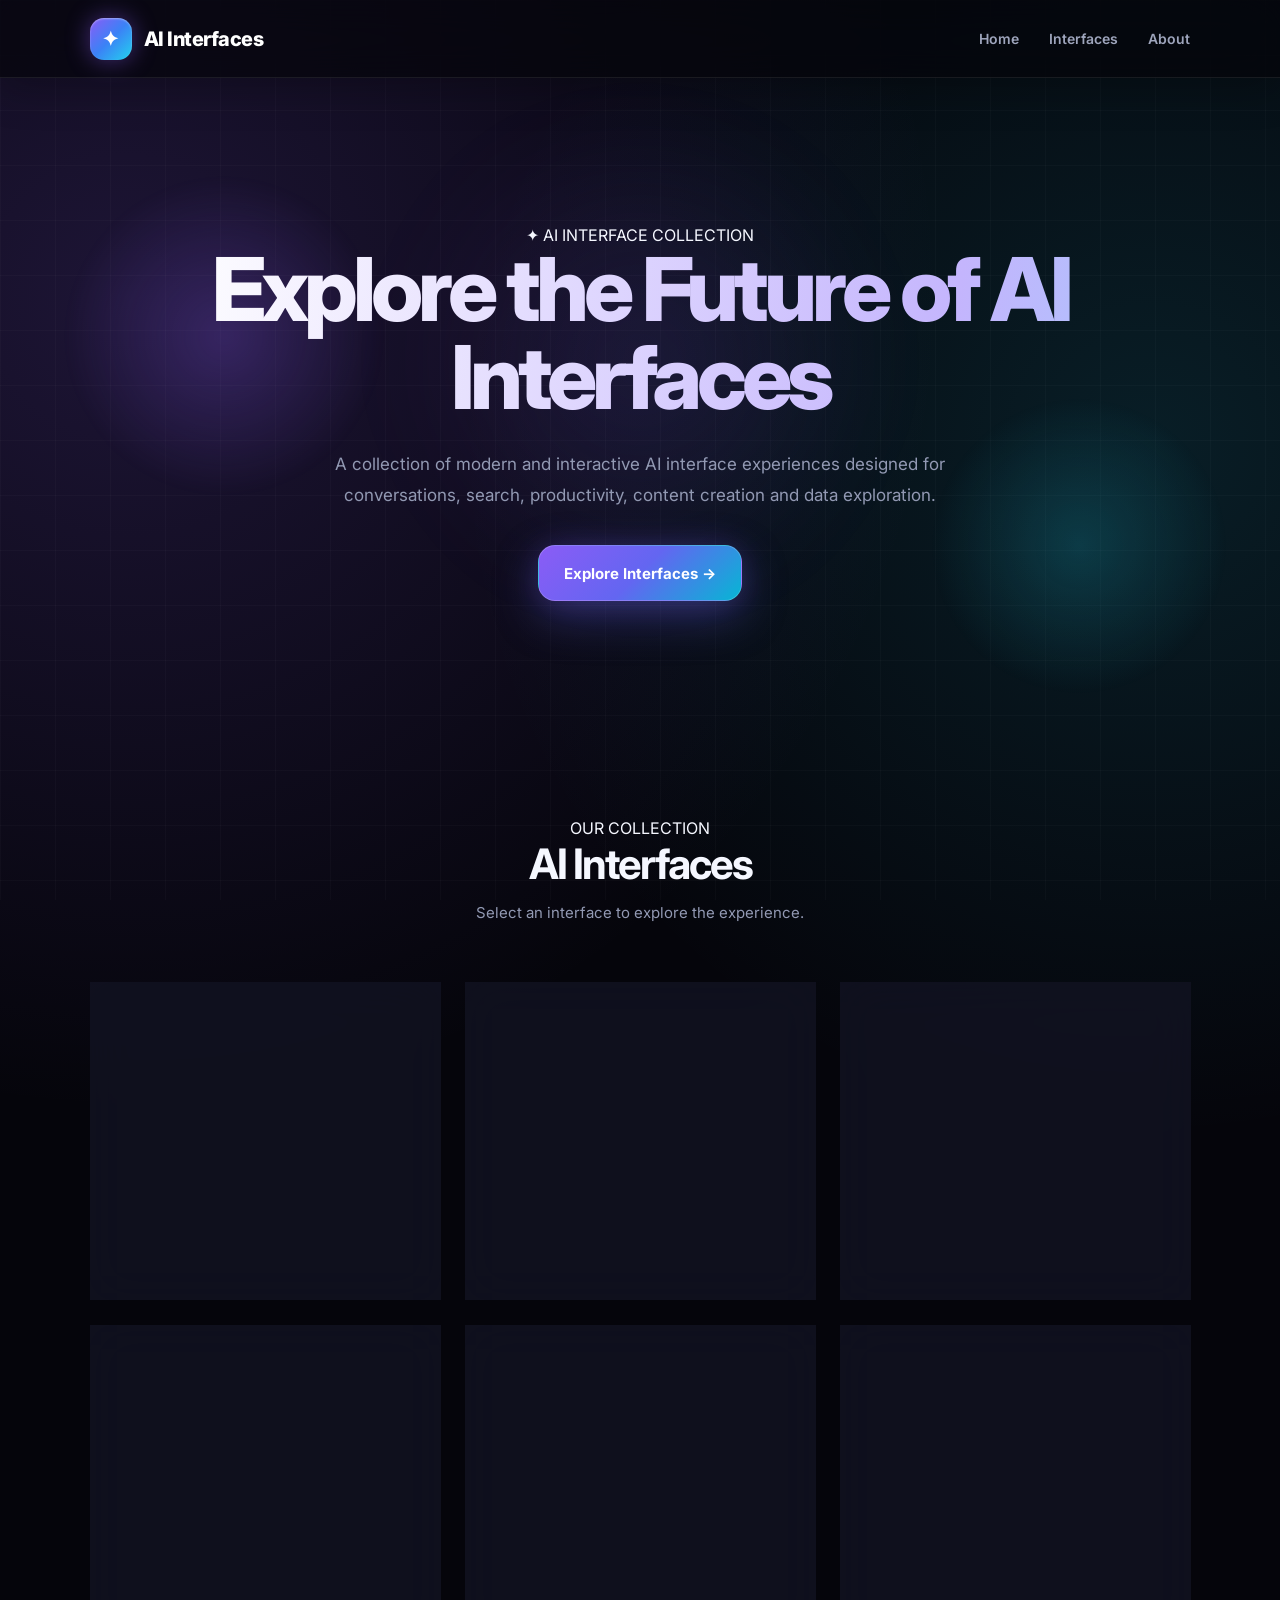
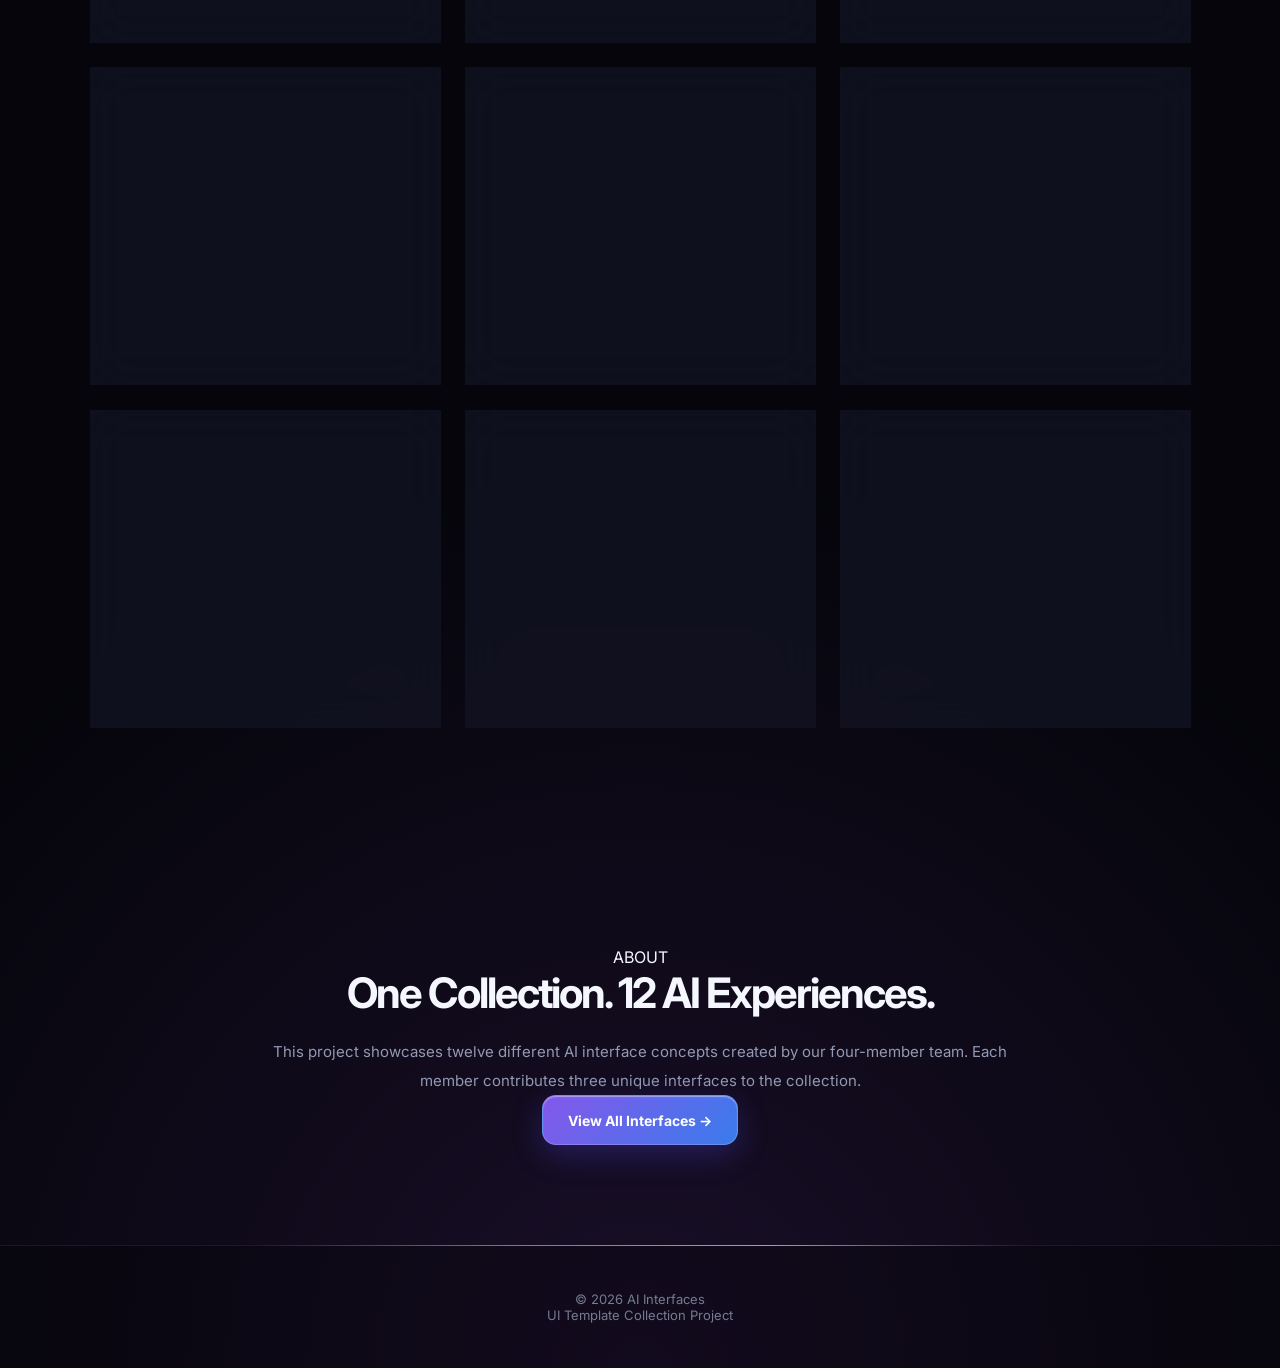
==== index.html @ 5d6f0dd1 "Update index.html" ====
<!DOCTYPE html>
<html lang="en">
<head>
    <meta charset="UTF-8">
    <meta name="viewport" content="width=device-width, initial-scale=1.0">
    <title>AI Interfaces</title>
    <link rel="stylesheet" href="style.css">
</head>

<body>

<header>

    <a href="index.html" class="logo">
        AI Interfaces
    </a>

    <nav>
        <a href="#home">Home</a>
        <a href="#interfaces">Interfaces</a>
        <a href="#about">About</a>
    </nav>

</header>


<main>

    <!-- HERO -->

    <section class="hero" id="home">

        <div class="hero-badge">
            ✦ AI INTERFACE COLLECTION
        </div>

        <h1>
            Explore the Future of
            <span>AI Interfaces</span>
        </h1>

        <p>
            A collection of modern and interactive AI interface
            experiences designed for conversations, search,
            productivity, content creation and data exploration.
        </p>

        <a href="#interfaces" class="btn">
            Explore Interfaces →
        </a>

    </section>


    <!-- 12 AI INTERFACES -->

    <section id="interfaces">

        <div class="section-title">

            <div class="section-label">
                OUR COLLECTION
            </div>

            <h2>
                AI Interfaces
            </h2>

            <p>
                Select an interface to explore the experience.
            </p>

        </div>


        <div class="cards">


            <!-- MEMBER 1 -->

            <a href="http://127.0.0.1:5500/Ai%20chat/index.html" class="card">

                <div class="card-number">01</div>

                <div class="card-icon">
                    💬
                </div>

                <h3>
                    AI Chat
                </h3>

                <p>
                    Interactive conversational AI interface
                    for natural language conversations.
                </p>

                <span class="card-btn">
                    Open AI Chat →
                </span>

            </a>


            <a href="http://127.0.0.1:5500/Ai%20search/index.html" class="card">

                <div class="card-number">02</div>

                <div class="card-icon">
                    🔍
                </div>

                <h3>
                    AI Search
                </h3>

                <p>
                    Intelligent search experience with
                    AI-powered answers and information.
                </p>

                <span class="card-btn">
                    Open AI Search →
                </span>

            </a>


            <a href="http://127.0.0.1:5500/Ai%20assistant/index.html" class="card">

                <div class="card-number">03</div>

                <div class="card-icon">
                    ✨
                </div>

                <h3>
                    AI Assistant
                </h3>

                <p>
                    Smart AI assistant for tasks, questions
                    and everyday productivity.
                </p>

                <span class="card-btn">
                    Open Assistant →
                </span>

            </a>


            <!-- MEMBER 2 -->

            <a href="./member-2/AI Copilot/index.html" class="card">

                <div class="card-number">04</div>

                <div class="card-icon">
                    🤖
                </div>

                <h3>
                    AI Copilot
                </h3>

                <p>
                    Intelligent copilot that assists users
                    while they work and create.
                </p>

                <span class="card-btn">
                    Launch Copilot →
                </span>

            </a>


            <a href="./member-2/AI Content Generator" class="card">

                <div class="card-number">05</div>

                <div class="card-icon">
                    ✍️
                </div>

                <h3>
                    AI Content Generator
                </h3>

                <p>
                    Generate creative content, ideas and
                    written material using AI.
                </p>

                <span class="card-btn">
                    Generate Content →
                </span>

            </a>


            <a href="./member-2/AI Document Summarizer" class="card">

                <div class="card-number">06</div>

                <div class="card-icon">
                    📄
                </div>

                <h3>
                    AI Document Summarizer
                </h3>

                <p>
                    Transform lengthy documents into
                    concise AI-generated summaries.
                </p>

                <span class="card-btn">
                    Summarize Document →
                </span>

            </a>


            <!-- MEMBER 3 -->

            <a href="member3/ai-command-bar/index.html" class="card">

                <div class="card-number">07</div>

                <div class="card-icon">
                    ⌘
                </div>

                <h3>
                    AI Command Bar
                </h3>

                <p>
                    Execute AI commands and actions quickly
                    from one powerful command interface.
                </p>

                <span class="card-btn">
                    Open Command Bar →
                </span>

            </a>


            <a href="member3/ai-prompt-interface/index.html" class="card">

                <div class="card-number">08</div>

                <div class="card-icon">
                    ⚡
                </div>

                <h3>
                    AI Prompt Interface
                </h3>

                <p>
                    Create, test and improve prompts through
                    a focused AI workspace.
                </p>

                <span class="card-btn">
                    Create Prompt →
                </span>

            </a>


            <a href="member3/ai-insight/index.html" class="card">

                <div class="card-number">09</div>

                <div class="card-icon">
                    📊
                </div>

                <h3>
                    AI Insight
                </h3>

                <p>
                    Discover meaningful insights from
                    information using artificial intelligence.
                </p>

                <span class="card-btn">
                    View Insights →
                </span>

            </a>


            <!-- MEMBER 4 -->

            <a href="ai-recommendation/index.html" class="card">

                <div class="card-number">10</div>

                <div class="card-icon">
                    🎯
                </div>

                <h3>
                    AI Recommendation
                </h3>

                <p>
                    Discover personalized recommendations
                    powered by intelligent AI systems.
                </p>

                <span class="card-btn">
                    View Recommendations →
                </span>

            </a>


            <a href="ask-your-data/index.html" class="card">

                <div class="card-number">11</div>

                <div class="card-icon">
                    🗄️
                </div>

                <h3>
                    Ask Your Data
                </h3>

                <p>
                    Ask natural-language questions and
                    explore your data using AI.
                </p>

                <span class="card-btn">
                    Ask Your Data →
                </span>

            </a>


            <a href="text-to-chart/index.html" class="card">

                <div class="card-number">12</div>

                <div class="card-icon">
                    📈
                </div>

                <h3>
                    Text-to-Chart
                </h3>

                <p>
                    Convert natural-language instructions
                    into useful visual charts.
                </p>

                <span class="card-btn">
                    Create Chart →
                </span>

            </a>


        </div>

    </section>


    <!-- ABOUT -->

    <section id="about">

        <div class="section-label">
            ABOUT
        </div>

        <h2>
            One Collection.
            <span>12 AI Experiences.</span>
        </h2>

        <p>
            This project showcases twelve different AI interface
            concepts created by our four-member team. Each member
            contributes three unique interfaces to the collection.
        </p>

        <a href="#interfaces" class="btn">
            View All Interfaces →
        </a>

    </section>

</main>


<footer>

    <p>
        © 2026 AI Interfaces
    </p>

    <p>
        UI Template Collection Project
    </p>

</footer>


<script src="script.js"></script>

</body>
</html>
---- style.css ----
@import url('https://fonts.googleapis.com/css2?family=Inter:wght@400;500;600;700;800&display=swap');

* {
    margin: 0;
    padding: 0;
    box-sizing: border-box;
}

:root {
    --bg: #05050b;
    --bg2: #090a14;
    --card: rgba(18, 20, 35, 0.78);
    --card2: rgba(27, 30, 52, 0.9);

    --white: #ffffff;
    --text: #f5f7ff;
    --muted: #9299b3;

    --purple: #8b5cf6;
    --violet: #a855f7;
    --blue: #3b82f6;
    --cyan: #22d3ee;
    --pink: #ec4899;

    --border: rgba(255, 255, 255, 0.09);
    --border-hover: rgba(139, 92, 246, 0.6);
}

/* =========================
   GLOBAL
========================= */

html {
    scroll-behavior: smooth;
}

body {
    font-family: "Inter", sans-serif;
    color: var(--text);
    background:
        radial-gradient(
            circle at 10% 10%,
            rgba(139, 92, 246, 0.18),
            transparent 28%
        ),
        radial-gradient(
            circle at 90% 15%,
            rgba(34, 211, 238, 0.12),
            transparent 25%
        ),
        radial-gradient(
            circle at 50% 100%,
            rgba(168, 85, 247, 0.12),
            transparent 30%
        ),
        var(--bg);

    min-height: 100vh;
    overflow-x: hidden;
}

/* Background grid */

body::before {
    content: "";
    position: fixed;
    inset: 0;

    background-image:
        linear-gradient(
            rgba(255, 255, 255, 0.025) 1px,
            transparent 1px
        ),
        linear-gradient(
            90deg,
            rgba(255, 255, 255, 0.025) 1px,
            transparent 1px
        );

    background-size: 55px 55px;
    pointer-events: none;
    z-index: -5;
}

/* Main glow */

body::after {
    content: "";
    position: fixed;

    width: 500px;
    height: 500px;

    left: 50%;
    top: 40%;

    transform: translate(-50%, -50%);

    border-radius: 50%;

    background:
        radial-gradient(
            circle,
            rgba(139, 92, 246, 0.12),
            transparent 70%
        );

    filter: blur(40px);

    pointer-events: none;

    animation: backgroundGlow 8s ease-in-out infinite alternate;

    z-index: -4;
}

@keyframes backgroundGlow {

    0% {
        transform: translate(-55%, -45%) scale(0.8);
    }

    100% {
        transform: translate(-45%, -55%) scale(1.25);
    }
}

/* =========================
   HEADER
========================= */

header {
    height: 78px;

    padding: 0 7%;

    display: flex;
    align-items: center;
    justify-content: space-between;

    position: sticky;
    top: 0;

    z-index: 1000;

    background: rgba(5, 5, 11, 0.7);

    backdrop-filter: blur(25px);
    -webkit-backdrop-filter: blur(25px);

    border-bottom: 1px solid rgba(255,255,255,0.08);

    box-shadow:
        0 10px 40px rgba(0,0,0,0.25);
}

/* Logo */

.logo {
    display: flex;
    align-items: center;
    gap: 12px;

    color: white;
    text-decoration: none;

    font-size: 20px;
    font-weight: 800;

    letter-spacing: -0.5px;
}

.logo::before {
    content: "✦";

    width: 42px;
    height: 42px;

    display: flex;
    align-items: center;
    justify-content: center;

    border-radius: 14px;

    background:
        linear-gradient(
            135deg,
            var(--purple),
            var(--blue),
            var(--cyan)
        );

    box-shadow:
        0 0 25px rgba(139,92,246,0.45),
        inset 0 1px 2px rgba(255,255,255,0.4);

    animation: logoAnimation 4s ease-in-out infinite;
}

@keyframes logoAnimation {

    0%,
    100% {
        transform: rotate(0deg) translateY(0);
    }

    50% {
        transform: rotate(8deg) translateY(-4px);
    }
}

/* Navigation */

nav {
    display: flex;
    align-items: center;
    gap: 30px;
}

nav a {
    position: relative;

    color: #9ea5bc;

    text-decoration: none;

    font-size: 14px;
    font-weight: 600;

    transition: 0.3s ease;
}

nav a:hover {
    color: white;
}

nav a::after {
    content: "";

    position: absolute;

    width: 0;
    height: 2px;

    bottom: -8px;
    left: 50%;

    transform: translateX(-50%);

    border-radius: 10px;

    background:
        linear-gradient(
            90deg,
            var(--purple),
            var(--cyan)
        );

    transition: 0.3s ease;
}

nav a:hover::after {
    width: 100%;
}

/* =========================
   HERO
========================= */

.hero {
    min-height: 650px;

    padding: 110px 20px 90px;

    display: flex;
    flex-direction: column;

    justify-content: center;
    align-items: center;

    text-align: center;

    position: relative;

    overflow: hidden;

    perspective: 1000px;
}

/* Floating orb */

.hero::before {
    content: "";

    position: absolute;

    width: 320px;
    height: 320px;

    left: 5%;
    top: 15%;

    border-radius: 50%;

    background:
        radial-gradient(
            circle,
            rgba(139,92,246,0.25),
            transparent 70%
        );

    filter: blur(5px);

    animation: floatingOrb 8s ease-in-out infinite;
}

.hero::after {
    content: "";

    position: absolute;

    width: 300px;
    height: 300px;

    right: 4%;
    bottom: 5%;

    border-radius: 50%;

    background:
        radial-gradient(
            circle,
            rgba(34,211,238,0.18),
            transparent 70%
        );

    animation: floatingOrb2 10s ease-in-out infinite;
}

@keyframes floatingOrb {

    0%,
    100% {
        transform: translate3d(0,0,0);
    }

    50% {
        transform: translate3d(60px,40px,100px);
    }
}

@keyframes floatingOrb2 {

    0%,
    100% {
        transform: translate3d(0,0,0);
    }

    50% {
        transform: translate3d(-60px,-50px,80px);
    }
}

.hero h1 {
    max-width: 950px;

    font-size: clamp(45px, 7vw, 88px);

    line-height: 1;

    font-weight: 800;

    letter-spacing: -5px;

    background:
        linear-gradient(
            100deg,
            #ffffff,
            #c4b5fd,
            #67e8f9,
            #ffffff
        );

    background-size: 250% auto;

    -webkit-background-clip: text;
    background-clip: text;

    color: transparent;

    animation: gradientText 6s linear infinite;

    position: relative;

    z-index: 2;
}

@keyframes gradientText {

    0% {
        background-position: 0% center;
    }

    100% {
        background-position: 250% center;
    }
}

.hero p {
    max-width: 680px;

    margin-top: 28px;

    color: var(--muted);

    font-size: 17px;

    line-height: 1.8;

    position: relative;

    z-index: 2;
}

/* =========================
   ALL BUTTONS
========================= */

button,
.btn,
.button,
.cta-btn,
.card-btn,
a.btn {
    position: relative;

    display: inline-flex;

    align-items: center;
    justify-content: center;

    gap: 10px;

    min-height: 50px;

    padding: 13px 25px;

    border: 1px solid rgba(255,255,255,0.18);

    border-radius: 14px;

    background:
        linear-gradient(
            135deg,
            rgba(139,92,246,0.95),
            rgba(59,130,246,0.95)
        );

    color: white;

    font-family: inherit;

    font-size: 14px;

    font-weight: 700;

    text-decoration: none;

    cursor: pointer;

    overflow: hidden;

    box-shadow:
        0 10px 30px rgba(79,70,229,0.3),
        inset 0 1px 1px rgba(255,255,255,0.4);

    transform: translateZ(0);

    transition:
        transform 0.3s ease,
        box-shadow 0.3s ease,
        border 0.3s ease;
}

/* Button shine */

button::before,
.btn::before,
.button::before,
.cta-btn::before,
.card-btn::before,
a.btn::before {

    content: "";

    position: absolute;

    top: -100%;
    left: -60%;

    width: 35%;
    height: 300%;

    background:
        linear-gradient(
            90deg,
            transparent,
            rgba(255,255,255,0.45),
            transparent
        );

    transform: rotate(25deg);

    transition: 0.7s;
}

button:hover::before,
.btn:hover::before,
.button:hover::before,
.cta-btn:hover::before,
.card-btn:hover::before,
a.btn:hover::before {
    left: 130%;
}

/* Button hover */

button:hover,
.btn:hover,
.button:hover,
.cta-btn:hover,
.card-btn:hover,
a.btn:hover {

    transform:
        translateY(-5px)
        scale(1.03);

    border-color: rgba(255,255,255,0.35);

    box-shadow:
        0 18px 45px rgba(79,70,229,0.45),
        0 0 25px rgba(139,92,246,0.2),
        inset 0 1px 2px rgba(255,255,255,0.4);
}

/* Button active */

button:active,
.btn:active,
.button:active,
.cta-btn:active,
.card-btn:active,
a.btn:active {
    transform: translateY(-1px) scale(0.98);
}

/* =========================
   HERO BUTTON
========================= */

.hero .btn {
    margin-top: 35px;

    min-width: 190px;

    min-height: 56px;

    border-radius: 17px;

    font-size: 15px;

    background:
        linear-gradient(
            135deg,
            #8b5cf6,
            #6366f1,
            #06b6d4
        );

    box-shadow:
        0 15px 45px rgba(99,102,241,0.35),
        0 0 30px rgba(139,92,246,0.15);
}

/* =========================
   INTERFACE SECTION
========================= */

#interfaces {
    padding: 90px 7% 120px;
}

.section-title {
    text-align: center;

    margin-bottom: 60px;
}

.section-title h2 {
    font-size: 42px;

    letter-spacing: -2px;

    margin-bottom: 14px;
}

.section-title p {
    color: var(--muted);

    font-size: 15px;
}

/* =========================
   CARDS
========================= */

.cards {
    display: grid;

    grid-template-columns:
        repeat(3, minmax(0, 1fr));

    gap: 25px;

    perspective: 1500px;
}

.card {
    position: relative;

    min-height: 255px;

    padding: 30px;

    border-radius: 25px;

    border: 1px solid var(--border);

    background:
        linear-gradient(
            145deg,
            rgba(255,255,255,0.07),
            rgba(255,255,255,0.015)
        ),
        var(--card);

    backdrop-filter: blur(22px);
    -webkit-backdrop-filter: blur(22px);

    color: white;

    text-decoration: none;

    overflow: hidden;

    transform-style: preserve-3d;

    transition:
        transform 0.5s cubic-bezier(.2,.8,.2,1),
        border 0.4s,
        box-shadow 0.4s;
}

/* Card light */

.card::before {
    content: "";

    position: absolute;

    width: 200px;
    height: 200px;

    right: -90px;
    top: -90px;

    border-radius: 50%;

    background:
        radial-gradient(
            circle,
            rgba(139,92,246,0.3),
            transparent 70%
        );

    transition: 0.5s;
}

/* Card shine */

.card::after {
    content: "";

    position: absolute;

    inset: 0;

    background:
        linear-gradient(
            120deg,
            transparent 20%,
            rgba(255,255,255,0.08),
            transparent 80%
        );

    transform: translateX(-130%);

    transition: 0.8s;
}

.card:hover {
    transform:
        translateY(-14px)
        rotateX(5deg)
        rotateY(-5deg)
        scale(1.015);

    border-color: var(--border-hover);

    box-shadow:
        0 35px 80px rgba(0,0,0,0.45),
        0 0 45px rgba(139,92,246,0.16),
        inset 0 1px 1px rgba(255,255,255,0.12);
}

.card:hover::before {
    transform: scale(1.6);
}

.card:hover::after {
    transform: translateX(130%);
}

/* Card content */

.card > * {
    position: relative;

    z-index: 2;

    transform: translateZ(35px);
}

.card h3 {
    font-size: 20px;

    margin-bottom: 12px;

    letter-spacing: -0.5px;
}

.card p {
    color: var(--muted);

    font-size: 14px;

    line-height: 1.7;
}

/* =========================
   CARD ICON
========================= */

.card-icon {
    width: 58px;
    height: 58px;

    margin-bottom: 24px;

    display: flex;

    align-items: center;
    justify-content: center;

    border-radius: 17px;

    font-size: 25px;

    background:
        linear-gradient(
            135deg,
            rgba(139,92,246,0.25),
            rgba(34,211,238,0.12)
        );

    border: 1px solid rgba(255,255,255,0.1);

    box-shadow:
        inset 0 1px rgba(255,255,255,0.18),
        0 12px 30px rgba(0,0,0,0.25);

    transition: 0.4s;
}

.card:hover .card-icon {
    transform:
        translateZ(50px)
        rotateY(15deg)
        rotateX(10deg)
        scale(1.08);

    box-shadow:
        0 15px 35px rgba(139,92,246,0.25);
}

/* =========================
   CARD BUTTON / LINK
========================= */

.card span,
.card .card-btn {

    display: inline-flex;

    align-items: center;

    gap: 8px;

    margin-top: 20px;

    padding: 9px 15px;

    border-radius: 10px;

    color: #d5caff;

    background: rgba(139,92,246,0.08);

    border: 1px solid rgba(139,92,246,0.18);

    font-size: 12px;

    font-weight: 700;

    transition: 0.3s;
}

.card:hover span,
.card:hover .card-btn {
    color: white;

    background:
        linear-gradient(
            135deg,
            rgba(139,92,246,0.25),
            rgba(59,130,246,0.2)
        );

    border-color: rgba(139,92,246,0.45);

    transform:
        translateZ(45px)
        translateX(5px);
}

/* =========================
   ABOUT
========================= */

#about {
    padding: 100px 7%;

    text-align: center;
}

#about h2 {
    font-size: 42px;

    letter-spacing: -2px;

    margin-bottom: 20px;
}

#about p {
    max-width: 760px;

    margin: auto;

    color: var(--muted);

    line-height: 1.9;

    font-size: 15px;
}

/* =========================
   FOOTER
========================= */

footer {
    padding: 45px 7%;

    text-align: center;

    color: #747b91;

    font-size: 13px;

    border-top: 1px solid rgba(255,255,255,0.07);

    background:
        rgba(0,0,0,0.25);

    position: relative;
}

footer::before {
    content: "";

    position: absolute;

    left: 20%;
    right: 20%;
    top: -1px;

    height: 1px;

    background:
        linear-gradient(
            90deg,
            transparent,
            var(--purple),
            var(--cyan),
            transparent
        );
}

/* =========================
   SCROLLBAR
========================= */

::-webkit-scrollbar {
    width: 8px;
}

::-webkit-scrollbar-track {
    background: #03040a;
}

::-webkit-scrollbar-thumb {
    background:
        linear-gradient(
            var(--purple),
            var(--cyan)
        );

    border-radius: 20px;
}

/* =========================
   SELECTION
========================= */

::selection {
    background: rgba(139,92,246,0.4);

    color: white;
}

/* =========================
   CARD ANIMATION
========================= */

.card {
    animation: cardAppear 0.8s ease both;
}

.card:nth-child(1) {
    animation-delay: 0.05s;
}

.card:nth-child(2) {
    animation-delay: 0.1s;
}

.card:nth-child(3) {
    animation-delay: 0.15s;
}

.card:nth-child(4) {
    animation-delay: 0.2s;
}

.card:nth-child(5) {
    animation-delay: 0.25s;
}

.card:nth-child(6) {
    animation-delay: 0.3s;
}

.card:nth-child(7) {
    animation-delay: 0.35s;
}

.card:nth-child(8) {
    animation-delay: 0.4s;
}

.card:nth-child(9) {
    animation-delay: 0.45s;
}

.card:nth-child(10) {
    animation-delay: 0.5s;
}

.card:nth-child(11) {
    animation-delay: 0.55s;
}

.card:nth-child(12) {
    animation-delay: 0.6s;
}

@keyframes cardAppear {

    from {
        opacity: 0;

        transform:
            translateY(45px)
            rotateX(12deg)
            scale(0.94);
    }

    to {
        opacity: 1;

        transform:
            translateY(0)
            rotateX(0)
            scale(1);
    }
}

/* =========================
   RESPONSIVE
========================= */

@media (max-width: 1100px) {

    .cards {
        grid-template-columns:
            repeat(2, minmax(0, 1fr));
    }

    .hero h1 {
        font-size: 68px;
    }
}

@media (max-width: 700px) {

    header {
        height: 70px;

        padding: 0 20px;
    }

    nav {
        display: none;
    }

    .hero {
        min-height: 560px;

        padding: 80px 20px;
    }

    .hero h1 {
        font-size: 46px;

        letter-spacing: -3px;
    }

    .hero p {
        font-size: 15px;
    }

    #interfaces {
        padding: 60px 20px 80px;
    }

    .cards {
        grid-template-columns: 1fr;

        gap: 20px;
    }

    .card {
        min-height: 230px;
    }

    .section-title h2,
    #about h2 {
        font-size: 32px;
    }

    #about {
        padding: 70px 20px;
    }
}

/* =========================
   REDUCED MOTION
========================= */

@media (prefers-reduced-motion: reduce) {

    *,
    *::before,
    *::after {
        animation: none !important;
        transition: none !important;
    }
}
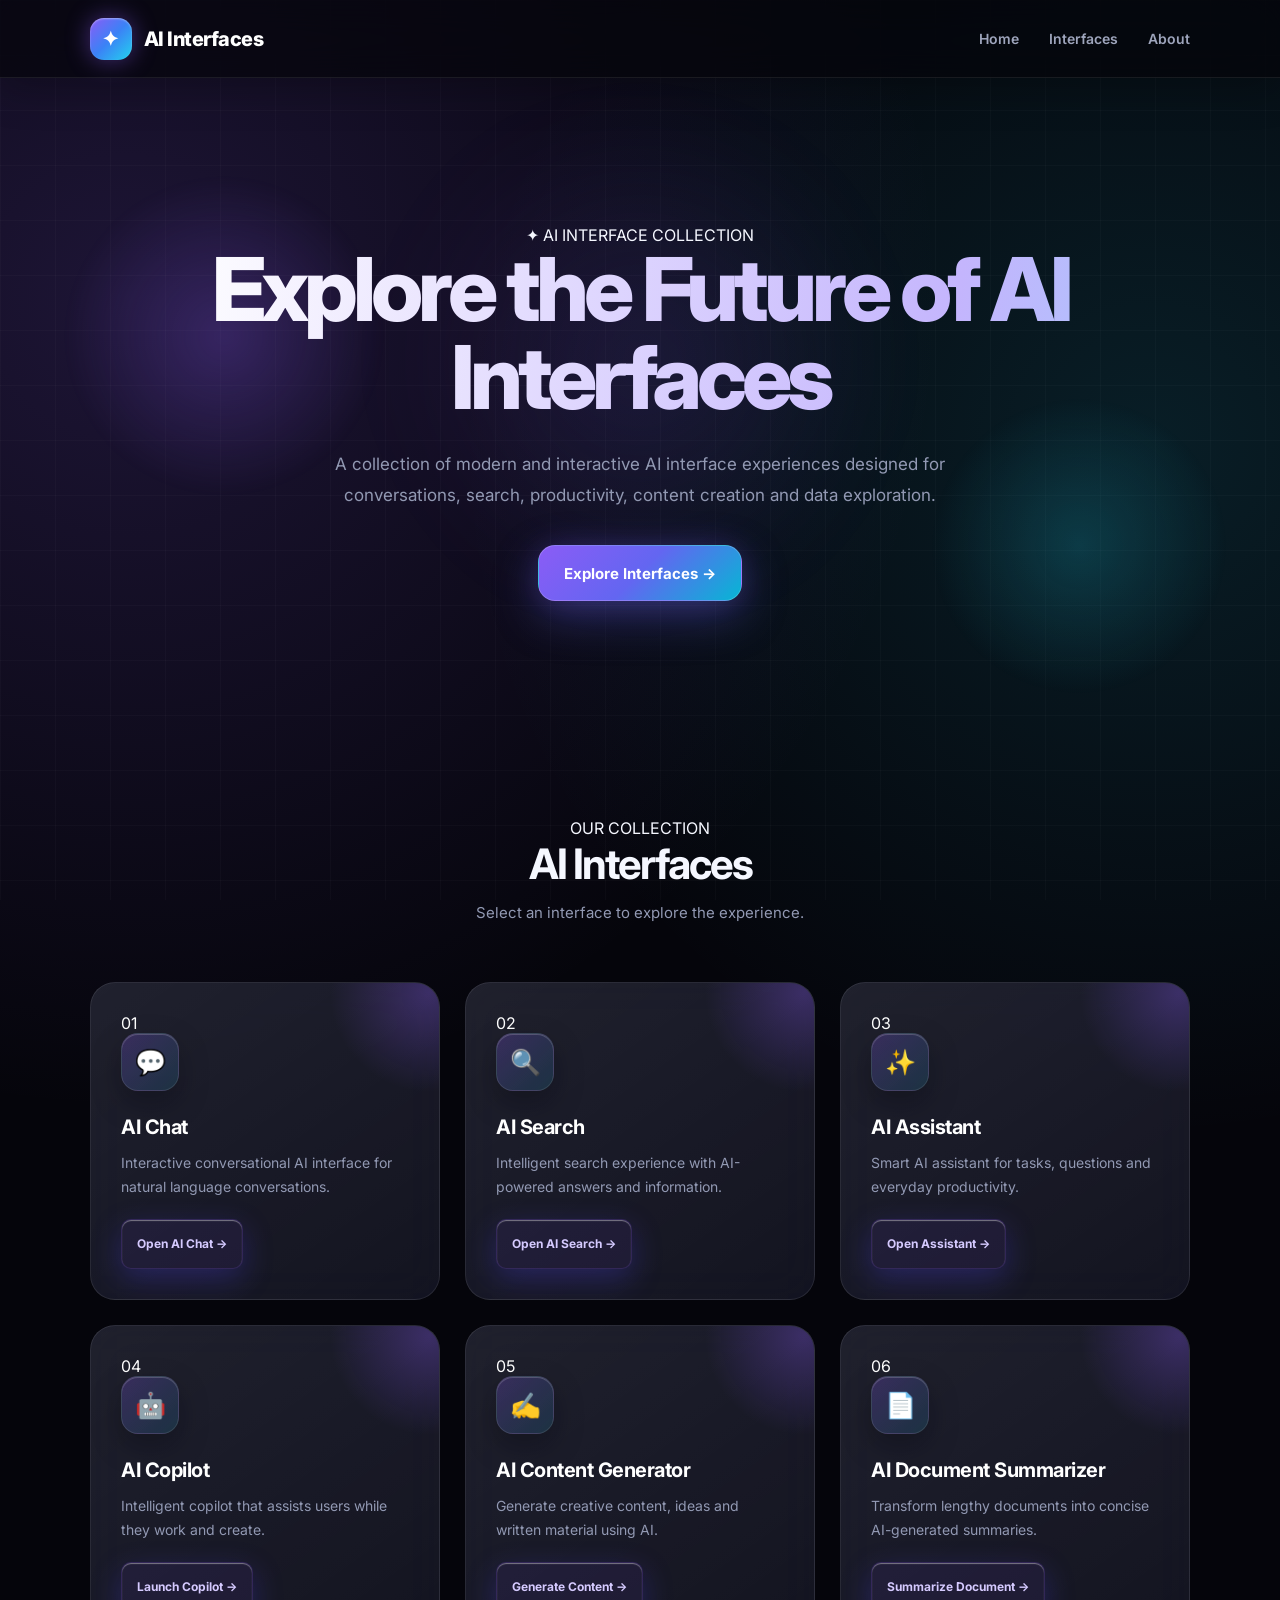
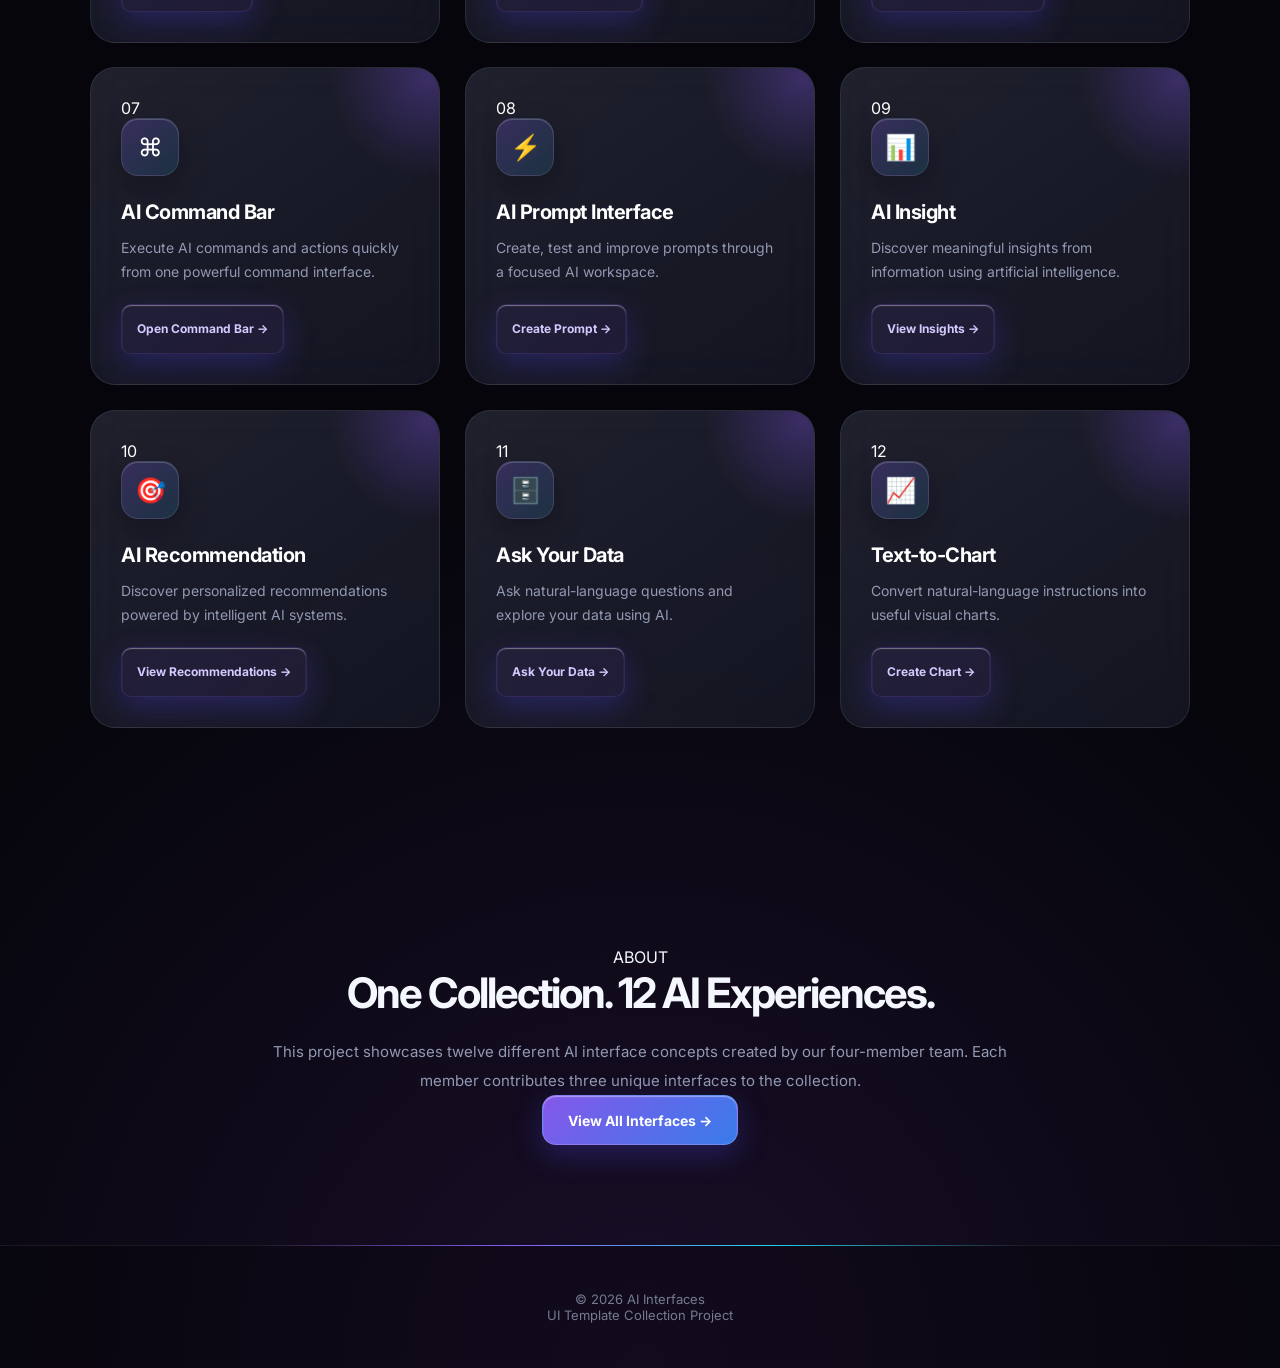
==== commit 72753e1a: "Update index.html" ====
--- a/index.html
+++ b/index.html
@@ -78,7 +78,7 @@
 
             <!-- MEMBER 1 -->
 
-            <a href="http://127.0.0.1:5500/Ai%20chat/index.html" class="card">
+            <a href="Ai chat/index.html" class="card">
 
                 <div class="card-number">01</div>
 
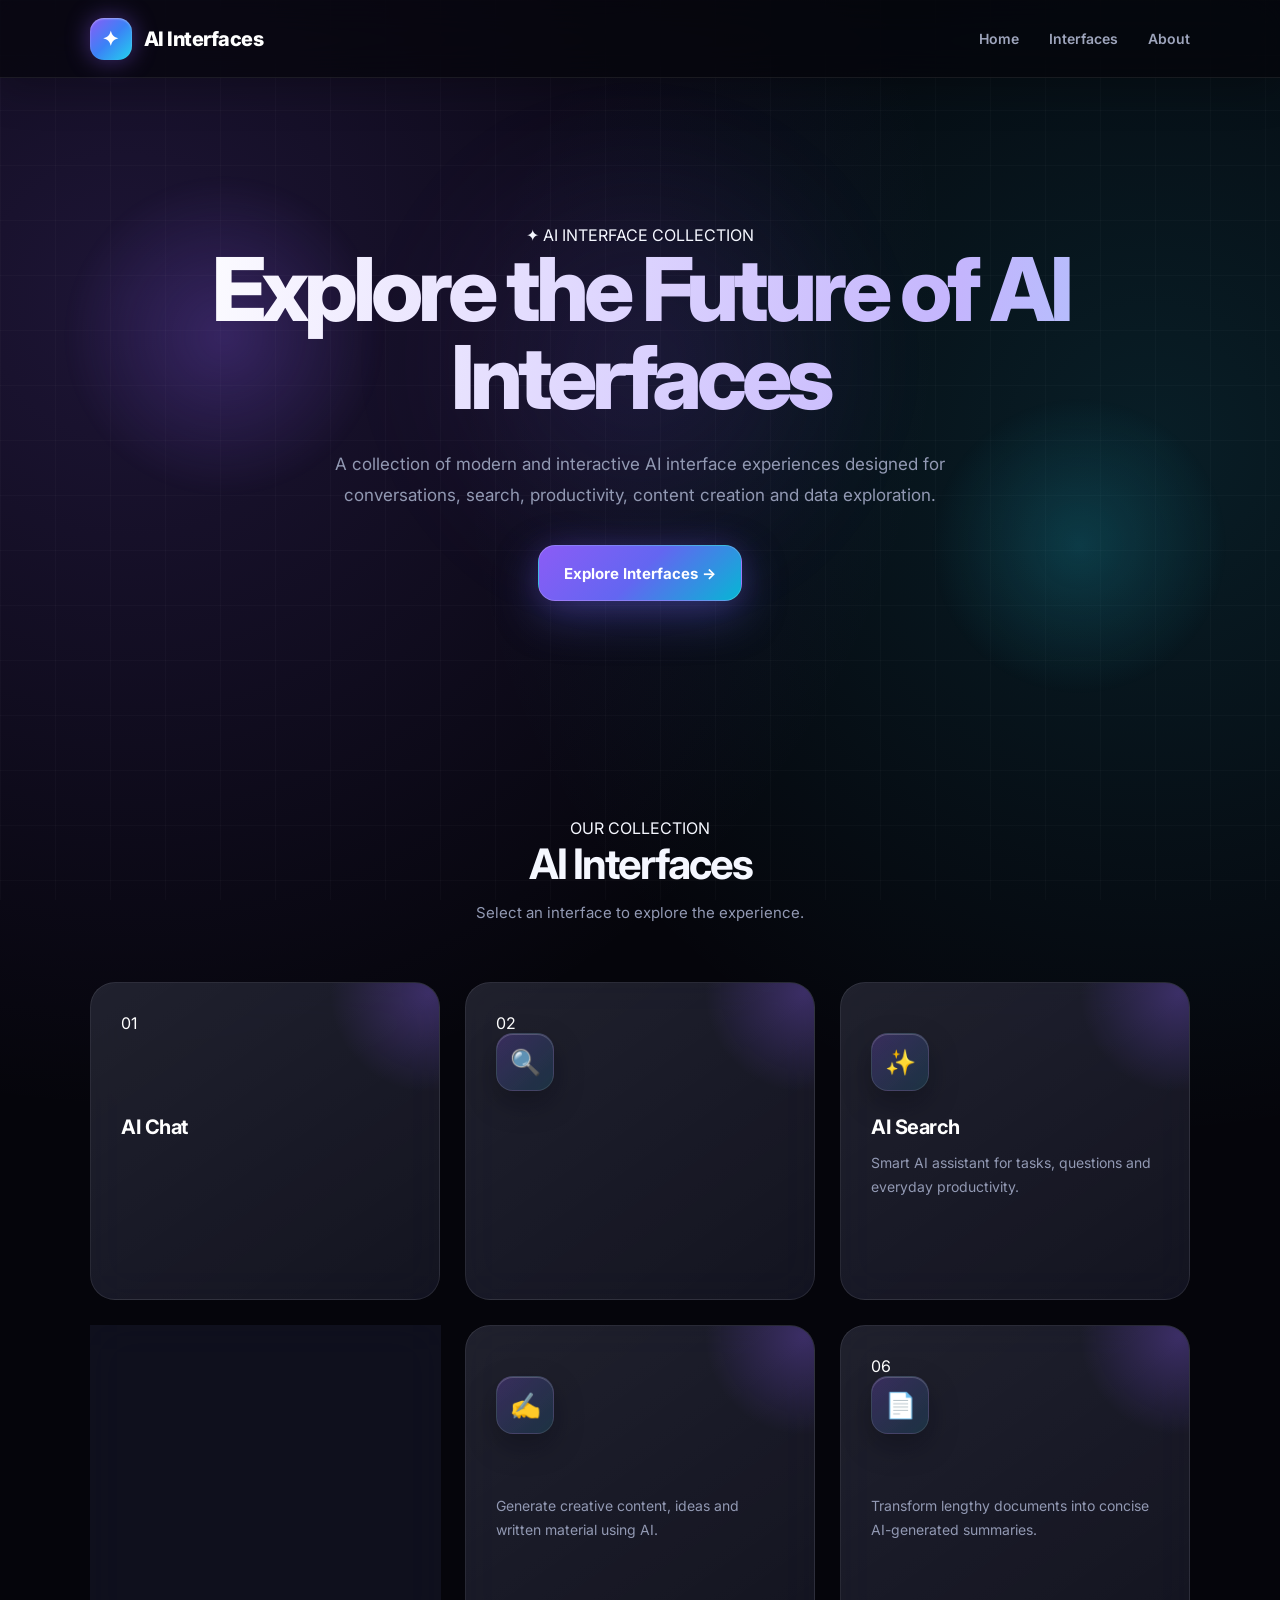
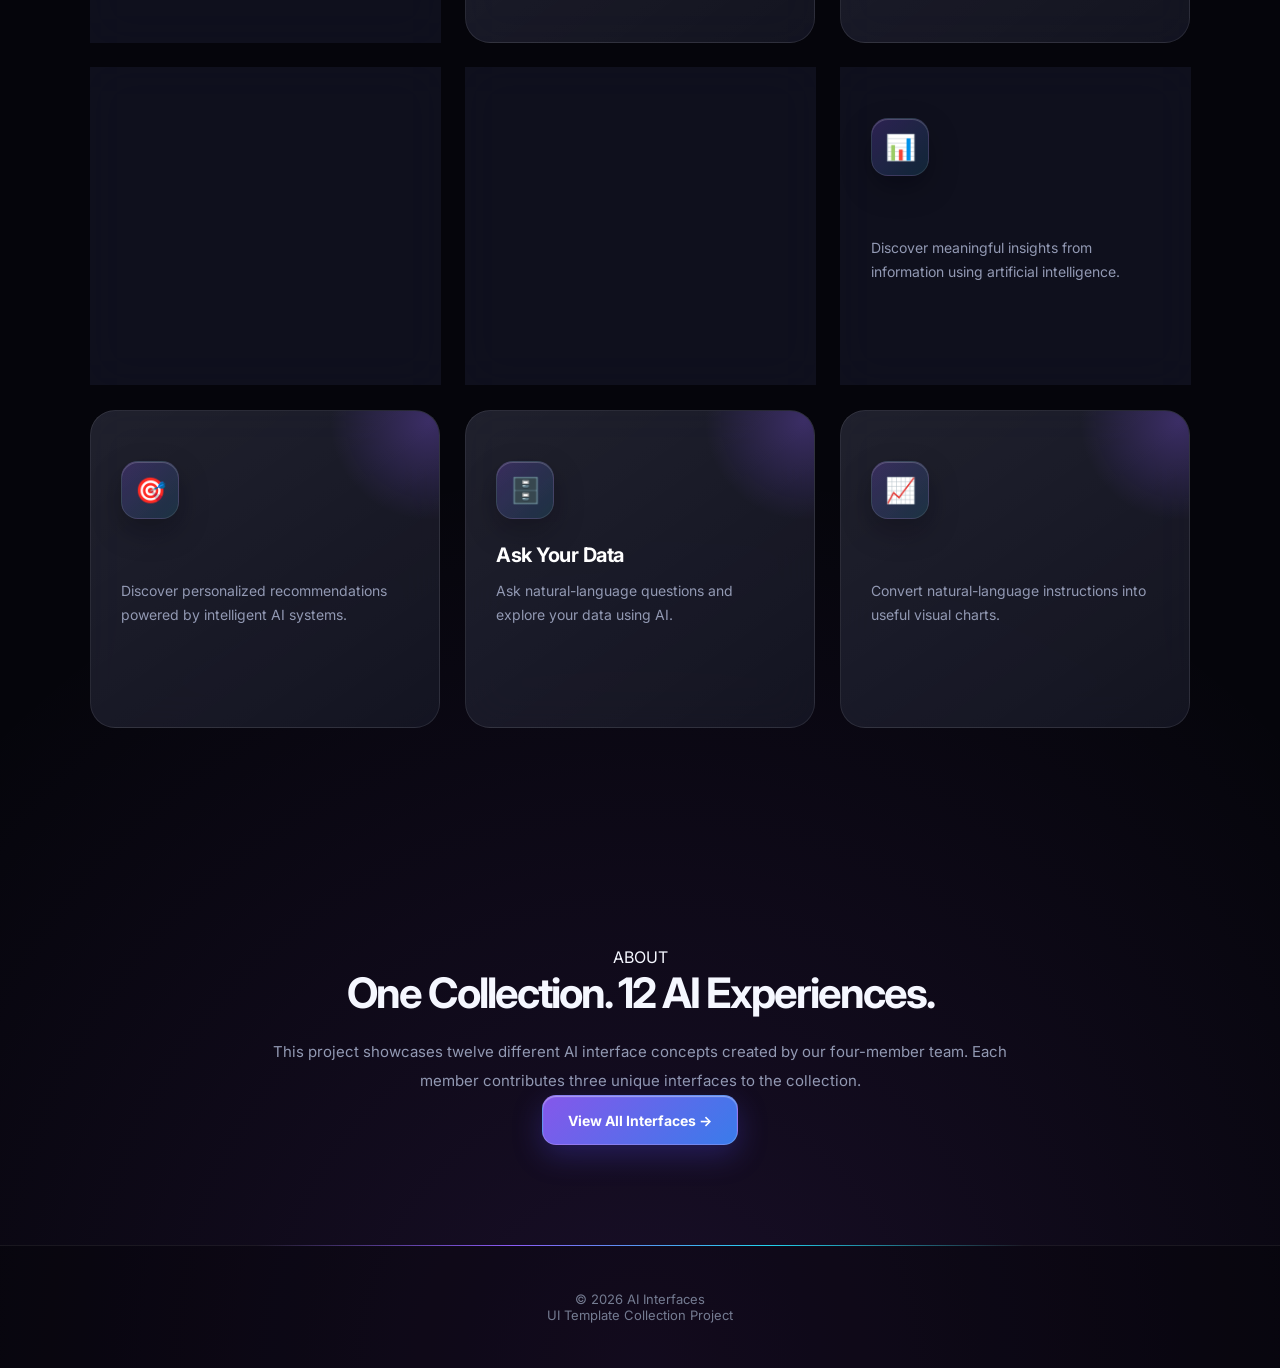
==== commit 82377602: "Update index.html" ====
--- a/index.html
+++ b/index.html
@@ -78,7 +78,7 @@
 
             <!-- MEMBER 1 -->
 
-            <a href="Ai chat/index.html" class="card">
+            <a href="./Ai chat/index.html" class="card">
 
                 <div class="card-number">01</div>
 
@@ -102,7 +102,7 @@
             </a>
 
 
-            <a href="http://127.0.0.1:5500/Ai%20search/index.html" class="card">
+            <a href="./Ai assistant/index.html" class="card">
 
                 <div class="card-number">02</div>
 
@@ -111,7 +111,7 @@
                 </div>
 
                 <h3>
-                    AI Search
+                    AI Assistant
                 </h3>
 
                 <p>
@@ -126,7 +126,7 @@
             </a>
 
 
-            <a href="http://127.0.0.1:5500/Ai%20assistant/index.html" class="card">
+            <a href="./Ai search/index.html" class="card">
 
                 <div class="card-number">03</div>
 
@@ -135,7 +135,7 @@
                 </div>
 
                 <h3>
-                    AI Assistant
+                    AI Search
                 </h3>
 
                 <p>
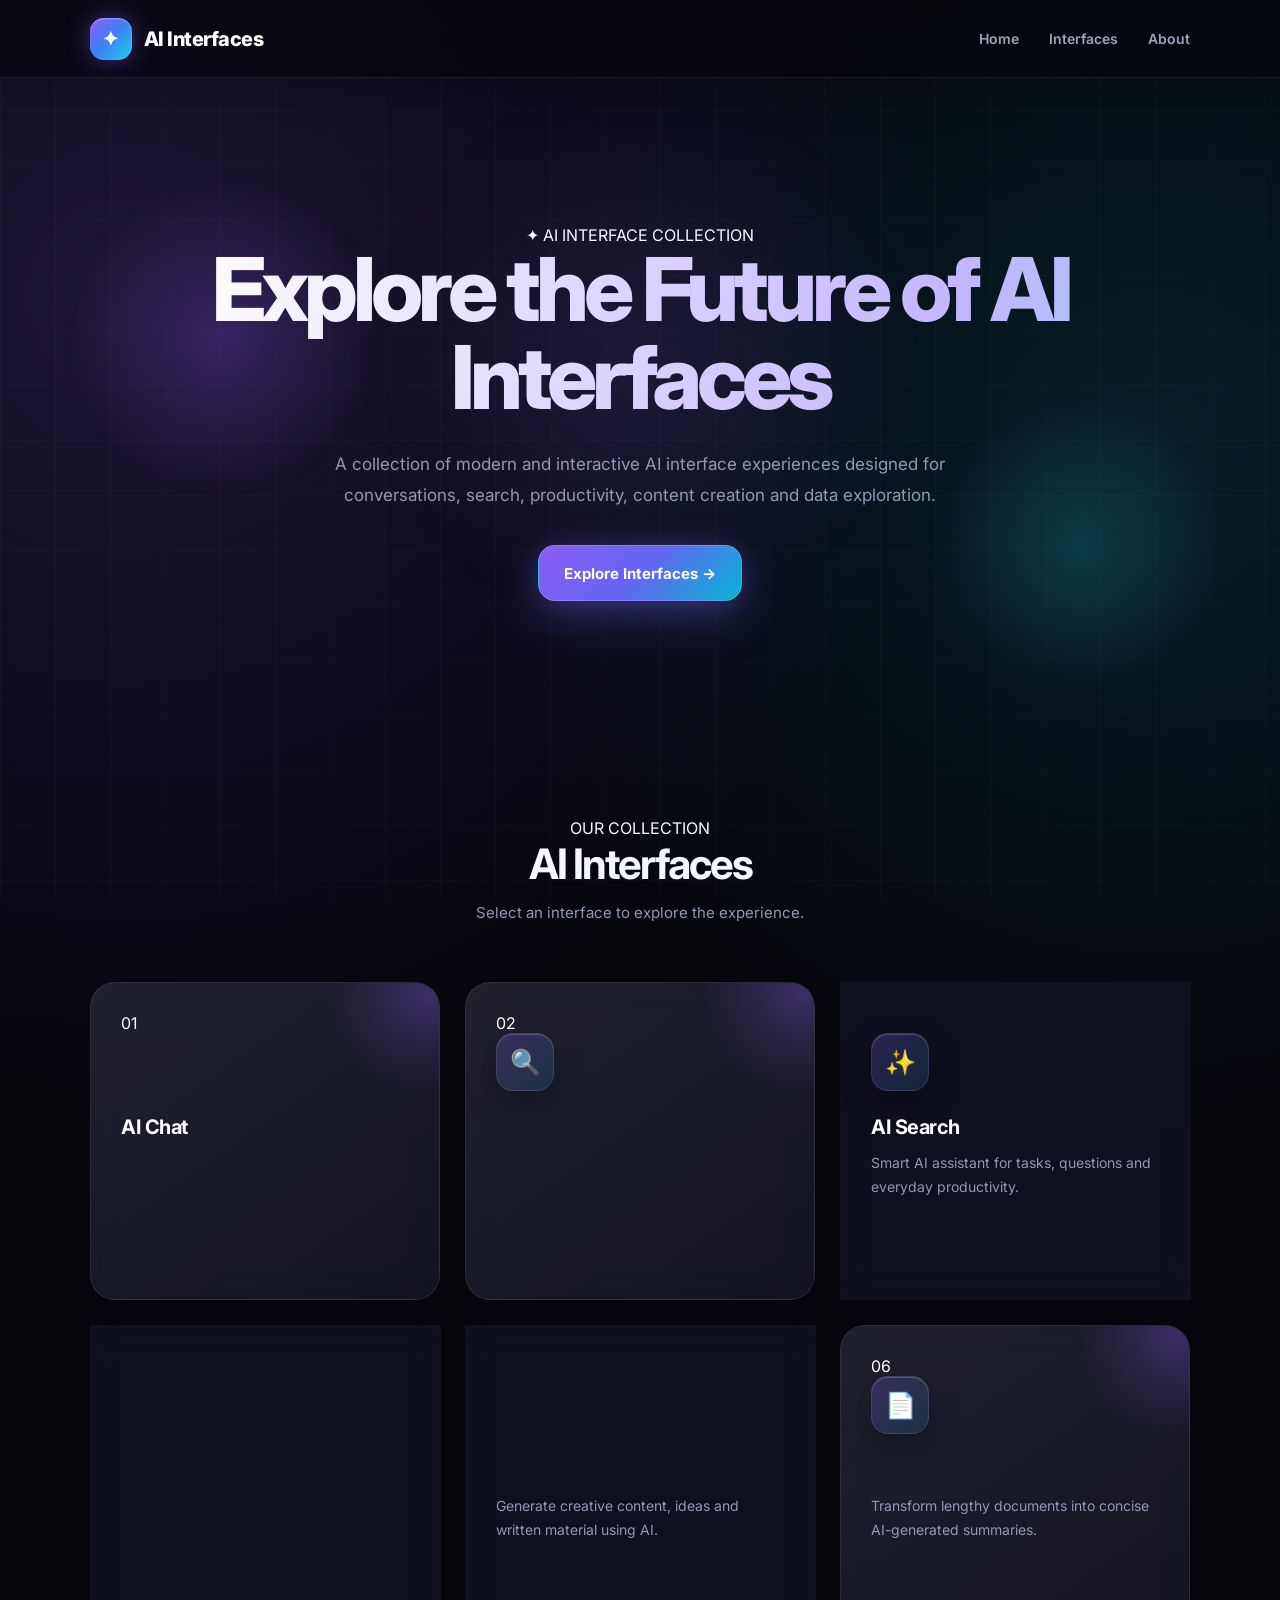
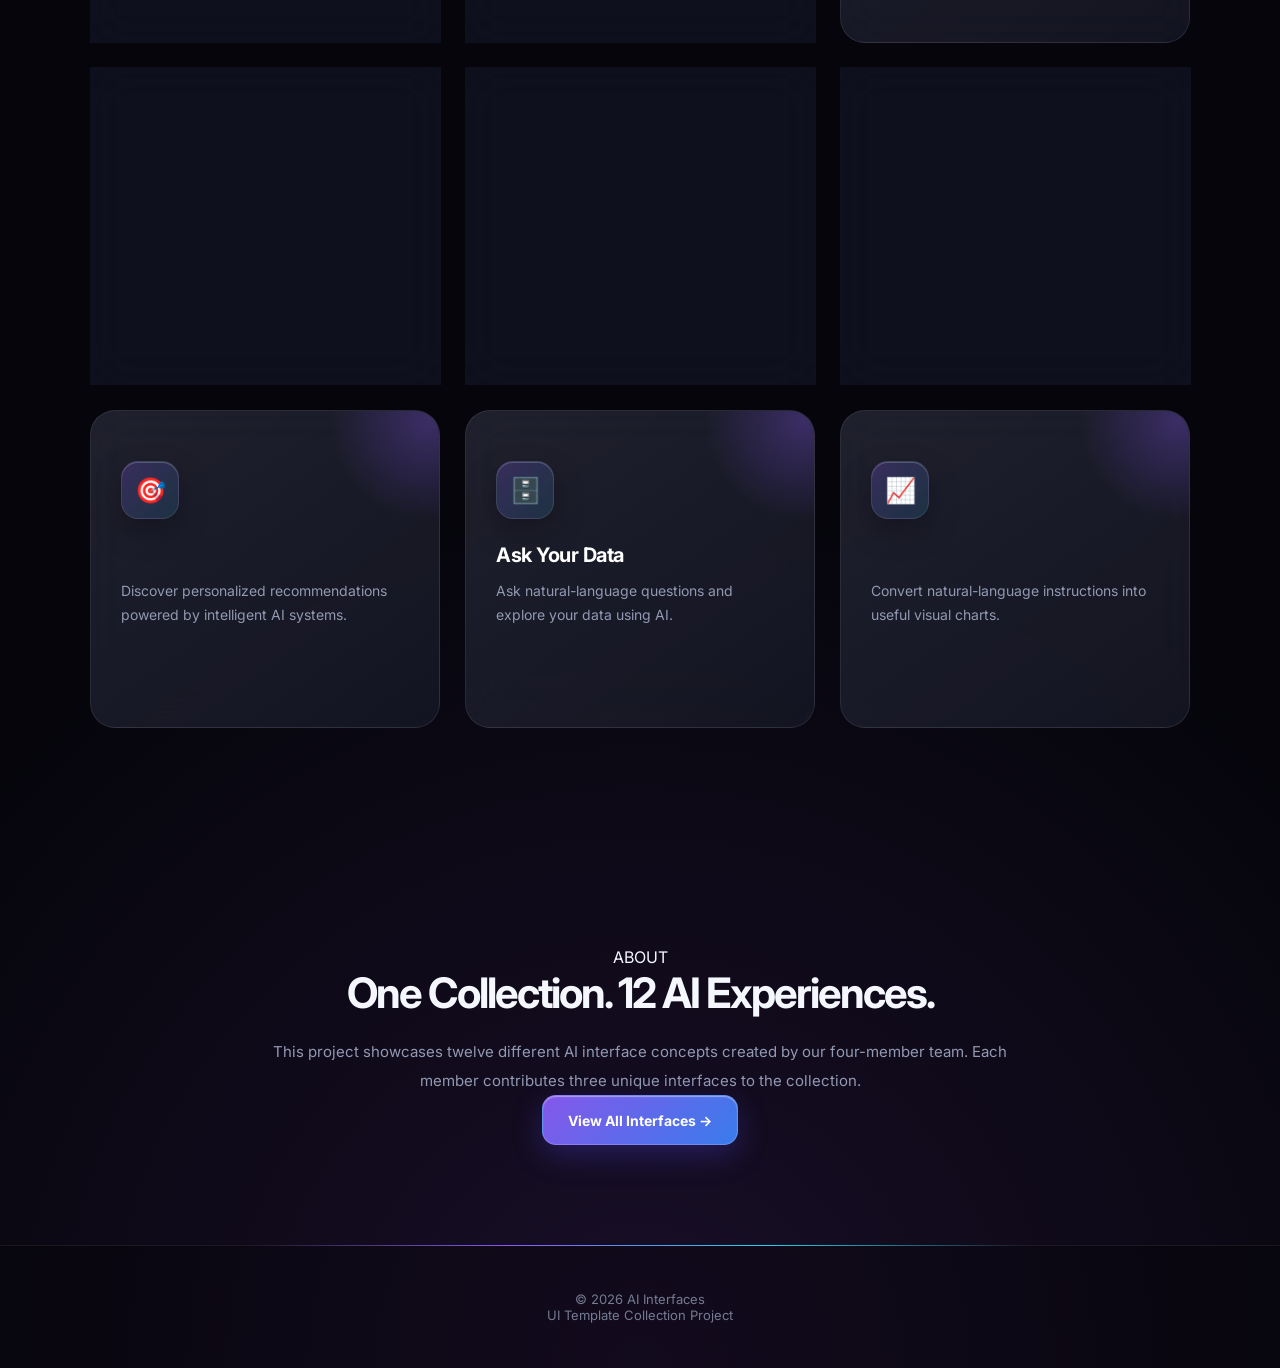
==== commit 6cf1263f: "Update index.html" ====
--- a/index.html
+++ b/index.html
@@ -120,7 +120,7 @@
                 </p>
 
                 <span class="card-btn">
-                    Open AI Search →
+                    Open AI Assistant →
                 </span>
 
             </a>
@@ -144,7 +144,7 @@
                 </p>
 
                 <span class="card-btn">
-                    Open Assistant →
+                    Open Search →
                 </span>
 
             </a>
